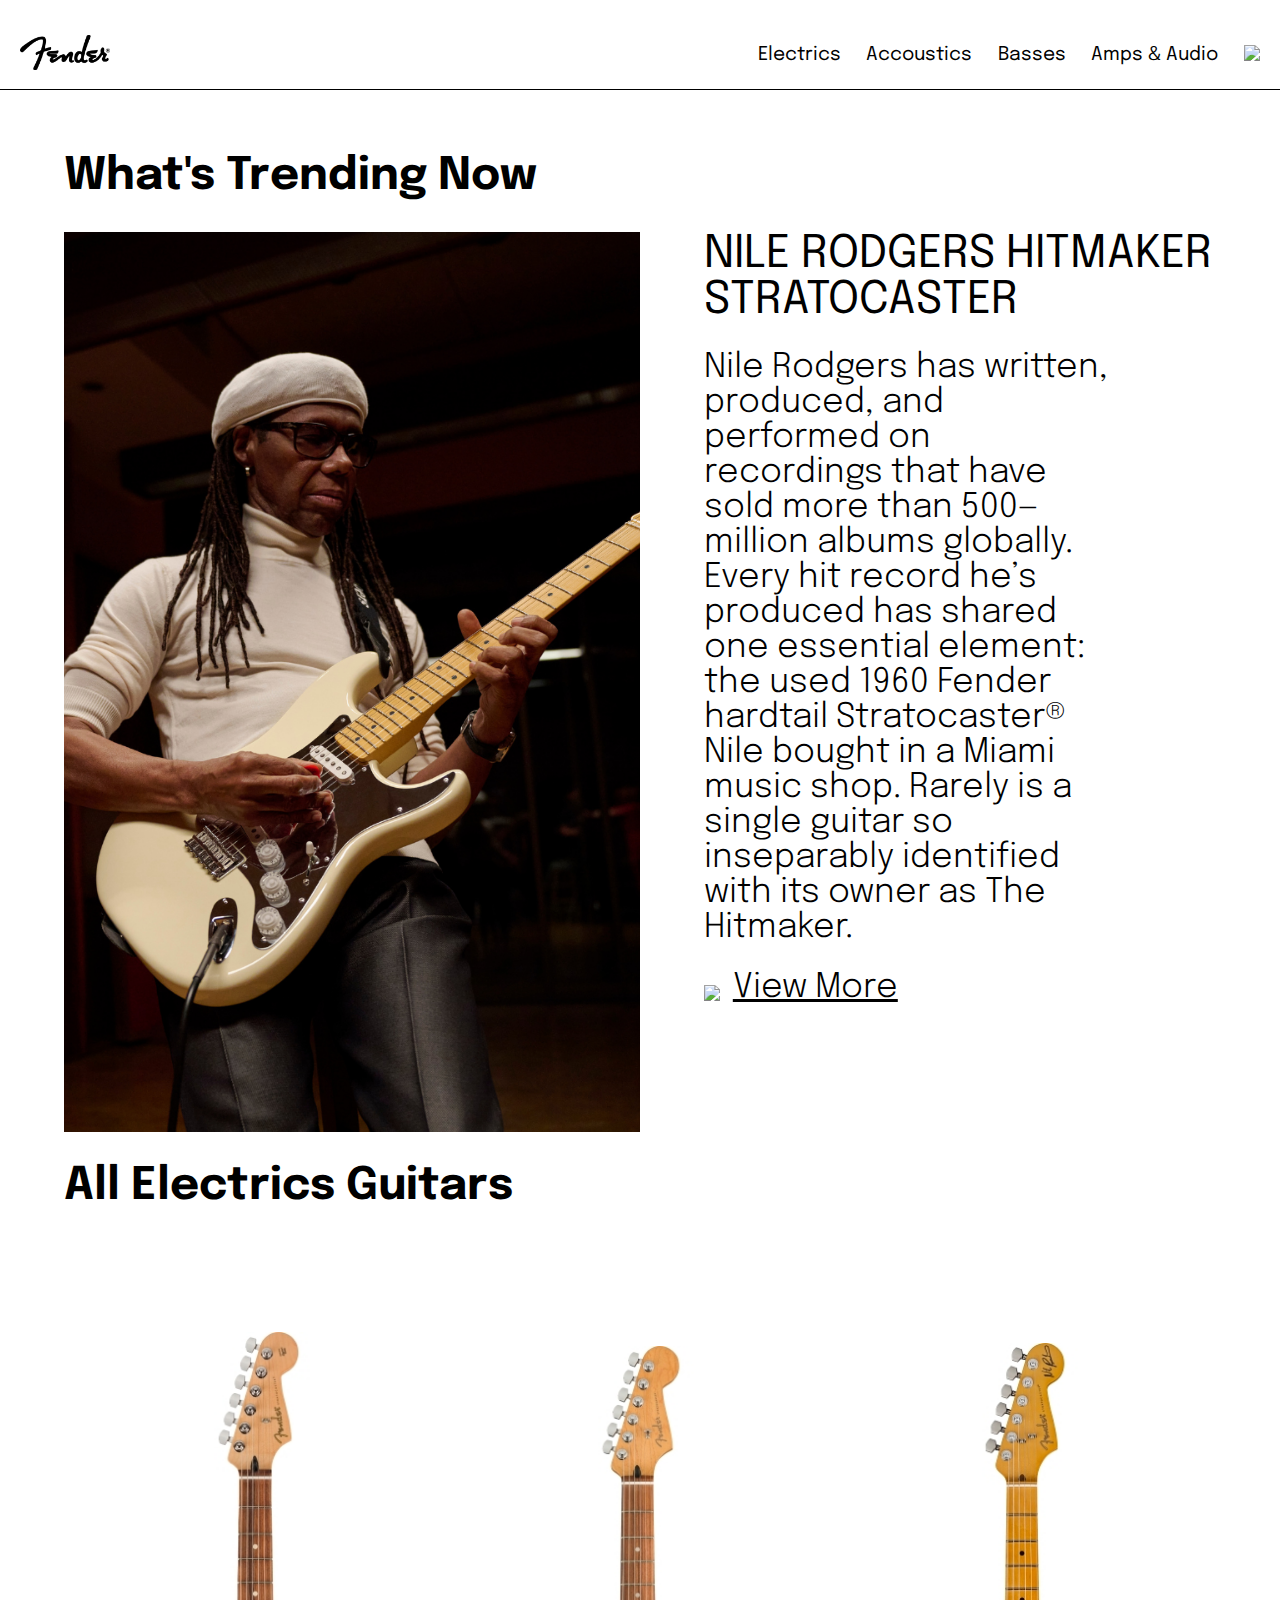
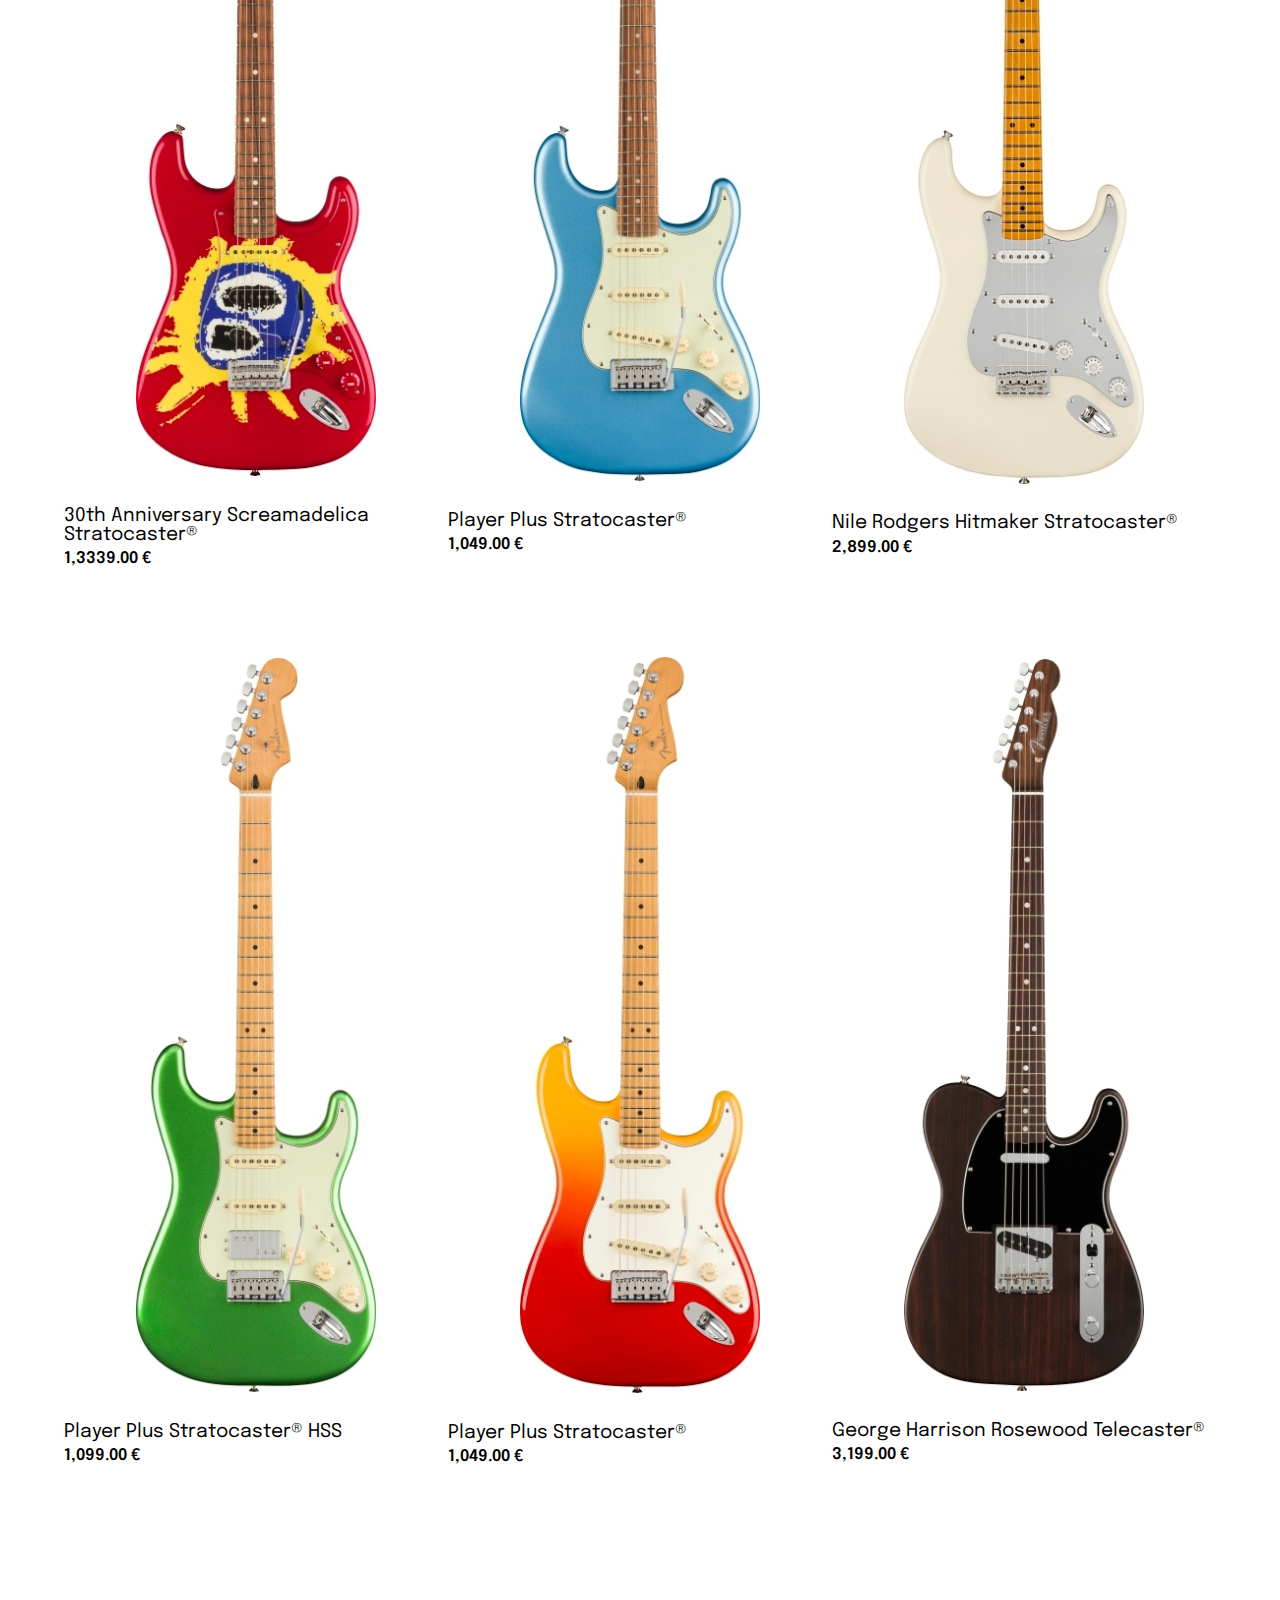
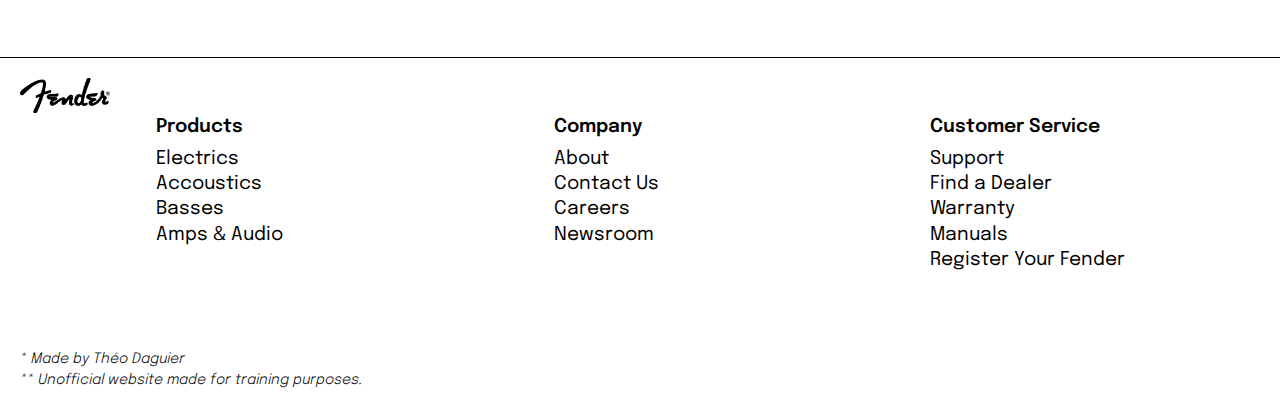
==== pages/accoustics.html @ 8511f460 "Update" ====
<!DOCTYPE html>
<html lang="en">
<head>
    <meta charset="UTF-8">
    <meta http-equiv="X-UA-Compatible" content="IE=edge">
    <meta name="viewport" content="width=device-width, initial-scale=1.0">
    <title>Electrics</title>
    <link rel="stylesheet" href="../styles/main.css">
    <link rel="stylesheet" href="../styles/shop.css">
</head>
<body>
    
    <div class="container">
        
        <!-- Cart Menu -->
        <div class="cart-menu noactive">
            <img class="cart-close" src="https://img.icons8.com/ios/30/000000/delete-sign--v1.png"/>
        </div>

        <header>
            <div class="logo--container">
                <a href="../index.html">
                    <img src="../assets/img/logo/Fender_logo.png" alt="logo">
                </a>
            </div>
            <div class="nav">
                <nav>
                    <ul class="nav-items-container">
                        <li><a class="menu-items" href="">Electrics</a></li>
                        <li><a class="menu-items" href="">Accoustics<a></li>
                        <li><a class="menu-items" href="">Basses</a></li>
                        <li><a class="menu-items" href="">Amps & Audio</a></li>
                    </ul>
                    <div class="shopping-cart">
                        <img src="https://img.icons8.com/ios/50/000000/shopping-bag--v1.png"/>
                    </div>
                    <div class="toggle--menu">
                        <div class="toggle noactive">
                            <img class="openBtn" src="https://img.icons8.com/ios-glyphs/30/000000/menu--v1.png"/>
                            <img class="closeBtn" src="https://img.icons8.com/ios/30/000000/delete-sign--v1.png"/>
                        </div>
                    </div>
                </nav>
            </div>
        </header>
        
        <main id="swup" class="transition-fade">
            <!-- Menu mobile -->
            <div class="menu--mobile--container">
                <ul class="menu--mobile">
                    <li><a class="menu-items" href="">Electrics</a></li>
                    <li><a class="menu-items" href="">Accoustics</a></li>
                    <li><a class="menu-items" href="">Basses</a></li>
                    <li><a class="menu-items" href="">Amps & Audio</a></li>
                </ul>
            </div>

            <div class="shop--container">
                <section class="news">
                    <div class="ttle-s"><p>What's Trending Now</p></div>
                    <div class="product--info">
                        <div class="product-img"></div>
                        <div class="info-txt">
                            <div class="info-ttle">
                                NILE RODGERS HITMAKER STRATOCASTER
                            </div>
                            <p> Nile Rodgers has written, produced, and performed on recordings that have sold more than 500—million albums globally.
                                Every hit record he’s produced has shared one essential element: the used 1960 Fender hardtail 
                                Stratocaster® Nile bought in a Miami music shop. 
                                Rarely is a single guitar so inseparably identified with its owner as The Hitmaker.</p>
                            <div class="btn-vm">
                                <a href=""><img src="https://img.icons8.com/external-royyan-wijaya-detailed-outline-royyan-wijaya/48/000000/external-arrow-arrow-line-royyan-wijaya-detailed-outline-royyan-wijaya-12.png"/></a>
                                <p>View More</p>
                            </div>
                        </div>
                    </div>
                </section>
                <section class="shop">
                    <div class="ttle-s"><p>All Electrics Guitars</p></div>
                    <div class="shop--page">

                        <div class="product-container">
                            <a href="#">
                                <div class="img-container">
                                    <img src="../assets/img/shop/electrics/fen_ins_3.jpeg" alt="">
                                </div>
                                <div class="product-info">
                                    <p class="ttle-product">30th Anniversary Screamadelica Stratocaster®</p>
                                    <p class="price">1,3339.00 €</p>
                                </div>
                            </a>
                        </div>
                        <div class="product-container">
                            <a href="#">
                                <div class="img-container">
                                    <img src="../assets/img/shop/electrics/fen_ins_2.jpeg" alt="">
                                </div>
                                <div class="product-info">
                                    <p class="ttle-product">Player Plus Stratocaster®</p>
                                    <p class="price">1,049.00 €</p>
                                </div>
                            </a>
                        </div>
                        <div class="product-container">
                            <a href="#">
                                <div class="img-container">
                                    <img src="../assets/img/shop/electrics/fen_ins_1.jpeg" alt="">
                                </div>
                                <div class="product-info">
                                    <p class="ttle-product">Nile Rodgers Hitmaker Stratocaster®</p>
                                    <p class="price">2,899.00 €</p>
                                </div>
                            </a>
                        </div>
                        <div class="product-container">
                            <a href="#">
                                <div class="img-container">
                                    <img src="../assets/img/shop/electrics/fen_ins_4.jpeg" alt="">
                                </div>
                                <div class="product-info">
                                    <p class="ttle-product">Player Plus Stratocaster® HSS</p>
                                    <p class="price">1,099.00 €</p>
                                </div>
                            </a>
                        </div>
                        <div class="product-container">
                            <a href="#">
                                <div class="img-container">
                                    <img src="../assets/img/shop/electrics/fen_ins_5.jpeg" alt="">
                                </div>
                                <div class="product-info">
                                    <p class="ttle-product">Player Plus Stratocaster®</p>
                                    <p class="price">1,049.00 €</p>
                                </div>
                            </a>
                        </div>
                        <div class="product-container">
                            <a href="#">
                                <div class="img-container">
                                    <img src="../assets/img/shop/electrics/fen_ins_6.jpeg" alt="">
                                </div>
                                <div class="product-info">
                                    <p class="ttle-product">George Harrison Rosewood Telecaster®</p>
                                    <p class="price">3,199.00 €</p>
                                </div>
                            </a>
                        </div>
                                 
                    </div>
                </section>
            </div>
        </main>

        <footer>
            <div class="logo--container">
                <a href="../index.html">
                    <img src="../assets/img/logo/Fender_logo.png" alt="logo">
                </a>
            </div>
            <nav>
                <div class="footer-nav">
                    <ul class="col-1">
                        <p>Products</p>
                        <li><a href="electrics.html"></a>Electrics</li>
                        <li><a href="electrics.html"></a>Accoustics</li>
                        <li><a href="electrics.html"></a>Basses</li>
                        <li><a href="electrics.html"></a>Amps & Audio</li>
                    </ul>
                    <ul class="col-2">
                        <p>Company</p>
                        <li><a href="#"></a>About</li>
                        <li><a href="#"></a>Contact Us</li>
                        <li><a href="#"></a>Careers</li>
                        <li><a href="#"></a>Newsroom</li>
                    </ul>
                    <ul class="col-3">
                        <p>Customer Service</p>
                        <li><a href="#"></a>Support</li>
                        <li><a href="#"></a>Find a Dealer</li>
                        <li><a href="#"></a>Warranty</li>
                        <li><a href="#"></a>Manuals</li>
                        <li><a href="#"></a>Register Your Fender</li>
                    </ul>
                </div>
            </nav>
            <div class="signature">
                <p>* Made by Théo Daguier</p>
                <p>** Unofficial website made for training purposes.</p>
            </div>
        </footer>
        
    </div>


    <script src="../app.js"></script>
    <script src="../javascript/shopping-cart.js"></script>
    <script src="../javascript/shop.js"></script>

    <!-- Swup Install -->
    <script src="https://unpkg.com/swup@latest/dist/swup.min.js"></script>  
    <script>
        const swup = new Swup();
    </script>
</body>
</html>
---- styles/main.css ----
@import url("https://fonts.googleapis.com/css2?family=Epilogue:ital,wght@0,100;0,200;0,300;0,400;0,500;0,600;0,700;0,800;0,900;1,100;1,200;1,300;1,400;1,500;1,600;1,700;1,800;1,900&display=swap");
* {
  padding: 0;
  margin: 0;
  box-sizing: border-box;
  font-family: "Epilogue", sans-serif;
}

a, a:hover, a:focus, a:active {
  text-decoration: none;
  color: inherit;
}

li {
  list-style: none;
}

.transition-fade {
  transition: 0.4s;
  opacity: 1;
}

html.is-animating .transition-fade {
  opacity: 0;
}

header {
  width: 100%;
  height: 10vh;
  display: flex;
  flex-direction: row;
  justify-content: space-between;
  align-items: center;
  margin: 0;
  padding: 20px 20px 0 20px;
  font-size: clamp(1rem, 0.34vw + 0.91rem, 1.19rem);
  position: -webkit-sticky;
  position: sticky;
  top: 0;
  left: 0;
  z-index: 999;
  background-color: white;
  border-bottom: solid 1px black;
}

nav {
  display: flex;
}

.logo--container img {
  width: 90px;
}

.nav-items-container {
  display: flex;
  flex-direction: row;
  align-items: center;
}
.nav-items-container li {
  padding-left: 2vw;
}

a {
  opacity: 1;
}

.menu-items {
  text-align: left;
}

a:hover {
  text-decoration: underline;
  color: black;
}

@media screen and (max-width: 950px) {
  .nav-items-container {
    display: none;
  }
}
.toggle--menu {
  display: none;
}

.closeBtn {
  display: none;
}

.menu--mobile--container {
  display: none;
}

.menu--mobile {
  display: flex;
  flex-direction: column;
  flex-wrap: wrap;
  justify-content: center;
  margin-left: 50px;
  z-index: 998;
  width: 100%;
  height: 100vh;
  position: relative;
  top: 0;
  left: 0;
  color: black;
  font-size: clamp(3.05rem, 3.54vw + 2.17rem, 5rem);
}
.menu--mobile li {
  padding-bottom: 50px;
}

@media screen and (max-width: 950px) {
  .toggle--menu {
    display: flex;
    z-index: 999;
  }
}
.banner--container {
  position: relative;
  top: 0;
  left: 0;
  z-index: 1;
  height: 100vh;
}

.banner {
  position: relative;
  height: 100%;
  background-image: url(/assets/img/home/bg-img.jpeg);
  background-position: center;
  background-size: cover;
}

.banner--txt {
  position: absolute;
  top: 40%;
  left: 0;
  z-index: 10;
  color: white;
  margin-left: 2rem;
  font-size: clamp(3.05rem, 3.54vw + 2.17rem, 5rem);
  font-family: "Epilogue", sans-serif;
  font-weight: 600;
}

footer {
  margin-top: 15vw;
  padding: 20px;
  border-top: solid black 1px;
  font-size: clamp(1rem, 0.34vw + 0.91rem, 1.19rem);
}
footer nav {
  width: 100%;
  margin-bottom: 6vw;
}
footer nav .footer-nav {
  width: 100%;
  display: flex;
  justify-content: space-around;
}
footer nav .footer-nav ul p {
  font-weight: 600;
  margin-bottom: 1vw;
  border-top: solid 1 px black;
}
footer nav .footer-nav ul li {
  padding-bottom: 0.5vw;
  cursor: pointer;
}

.signature {
  margin-top: 1vw;
  font-size: clamp(0.8rem, 0.17vw + 0.76rem, 0.89rem);
  font-style: italic;
  font-weight: 300;
}
.signature p {
  padding-bottom: 0.5vw;
}

@media screen and (max-width: 950px) {
  footer .logo--container {
    margin-bottom: 6vw;
  }
}
.cart-menu {
  display: none;
  justify-content: flex-end;
  width: 30%;
  height: 100%;
  background-color: white;
  position: fixed;
  z-index: 1000;
  top: 0;
  right: 0;
}
.cart-menu img {
  width: 30px;
  height: 30px;
  margin-top: 20px;
  margin-right: 20px;
  cursor: pointer;
  transform: translateX(-50%);
}

.shopping-cart img {
  width: 30px;
  margin-left: 2vw;
  cursor: pointer;
}

@media screen and (max-width: 950px) {
  .shopping-cart img {
    margin-right: 5vw;
  }
}/*# sourceMappingURL=main.css.map */
---- styles/shop.css ----
@import url("https://fonts.googleapis.com/css2?family=Epilogue:ital,wght@0,100;0,200;0,300;0,400;0,500;0,600;0,700;0,800;0,900;1,100;1,200;1,300;1,400;1,500;1,600;1,700;1,800;1,900&display=swap");
* {
  padding: 0;
  margin: 0;
  box-sizing: border-box;
  font-family: "Epilogue", sans-serif;
}

a, a:hover, a:focus, a:active {
  text-decoration: none;
  color: inherit;
}

li {
  list-style: none;
}

.transition-fade {
  transition: 0.4s;
  opacity: 1;
}

html.is-animating .transition-fade {
  opacity: 0;
}

header {
  width: 100%;
  height: 10vh;
  display: flex;
  flex-direction: row;
  justify-content: space-between;
  align-items: center;
  margin: 0;
  padding: 20px 20px 0 20px;
  font-size: clamp(1rem, 0.34vw + 0.91rem, 1.19rem);
  position: -webkit-sticky;
  position: sticky;
  top: 0;
  left: 0;
  z-index: 999;
  background-color: white;
  border-bottom: solid 1px black;
}

nav {
  display: flex;
}

.logo--container img {
  width: 90px;
}

.nav-items-container {
  display: flex;
  flex-direction: row;
  align-items: center;
}
.nav-items-container li {
  padding-left: 2vw;
}

a {
  opacity: 1;
}

.menu-items {
  text-align: left;
}

a:hover {
  text-decoration: underline;
  color: black;
}

@media screen and (max-width: 950px) {
  .nav-items-container {
    display: none;
  }
}
.toggle--menu {
  display: none;
}

.closeBtn {
  display: none;
}

.menu--mobile--container {
  display: none;
}

.menu--mobile {
  display: flex;
  flex-direction: column;
  flex-wrap: wrap;
  justify-content: center;
  margin-left: 50px;
  z-index: 998;
  width: 100%;
  height: 100vh;
  position: relative;
  top: 0;
  left: 0;
  color: black;
  font-size: clamp(3.05rem, 3.54vw + 2.17rem, 5rem);
}
.menu--mobile li {
  padding-bottom: 50px;
}

@media screen and (max-width: 950px) {
  .toggle--menu {
    display: flex;
    z-index: 999;
  }
}
.banner--container {
  position: relative;
  top: 0;
  left: 0;
  z-index: 1;
  height: 100vh;
}

.banner {
  position: relative;
  height: 100%;
  background-image: url(/assets/img/home/bg-img.jpeg);
  background-position: center;
  background-size: cover;
}

.banner--txt {
  position: absolute;
  top: 40%;
  left: 0;
  z-index: 10;
  color: white;
  margin-left: 2rem;
  font-size: clamp(3.05rem, 3.54vw + 2.17rem, 5rem);
  font-family: "Epilogue", sans-serif;
  font-weight: 600;
}

footer {
  margin-top: 15vw;
  padding: 20px;
  border-top: solid black 1px;
  font-size: clamp(1rem, 0.34vw + 0.91rem, 1.19rem);
}
footer nav {
  width: 100%;
  margin-bottom: 6vw;
}
footer nav .footer-nav {
  width: 100%;
  display: flex;
  justify-content: space-around;
}
footer nav .footer-nav ul p {
  font-weight: 600;
  margin-bottom: 1vw;
  border-top: solid 1 px black;
}
footer nav .footer-nav ul li {
  padding-bottom: 0.5vw;
  cursor: pointer;
}

.signature {
  margin-top: 1vw;
  font-size: clamp(0.8rem, 0.17vw + 0.76rem, 0.89rem);
  font-style: italic;
  font-weight: 300;
}
.signature p {
  padding-bottom: 0.5vw;
}

@media screen and (max-width: 950px) {
  footer .logo--container {
    margin-bottom: 6vw;
  }
}
.cart-menu {
  display: none;
  justify-content: flex-end;
  width: 30%;
  height: 100%;
  background-color: white;
  position: fixed;
  z-index: 1000;
  top: 0;
  right: 0;
}
.cart-menu img {
  width: 30px;
  height: 30px;
  margin-top: 20px;
  margin-right: 20px;
  cursor: pointer;
  transform: translateX(-50%);
}

.shopping-cart img {
  width: 30px;
  margin-left: 2vw;
  cursor: pointer;
}

@media screen and (max-width: 950px) {
  .shopping-cart img {
    margin-right: 5vw;
  }
}
.shop--container {
  margin: 5vw;
}

.ttle-s {
  font-size: clamp(1.95rem, 1.56vw + 1.56rem, 2.81rem);
  font-weight: 700;
}

.product--info {
  display: flex;
  flex-direction: row;
  margin-top: 2.5vw;
  height: 100vh;
}

.product-img {
  width: 50%;
  height: auto;
  background-image: url(../assets/img/shop/electrics/nile_rodergs_strat.png);
  background-size: cover;
  background-repeat: no-repeat;
  background-position: center;
}

.info-txt {
  padding-left: 5vw;
  width: 50%;
  text-align: left;
}
.info-txt .info-ttle {
  font-size: clamp(1.95rem, 1.56vw + 1.56rem, 2.81rem);
}
.info-txt p {
  font-size: clamp(1.56rem, 1vw + 1.31rem, 2.11rem);
  margin-top: 2vw;
  width: 80%;
  font-weight: 300;
}

.btn-vm {
  display: flex;
  flex-direction: row;
  align-items: baseline;
  cursor: pointer;
}
.btn-vm a {
  padding-right: 1vw;
  transform: translateY(20%);
}
.btn-vm p {
  text-decoration: underline;
}

@media screen and (max-width: 1000px) {
  .info-txt p {
    width: 100%;
  }
}
.shop .ttle-s {
  margin-top: 2.5vw;
  margin-bottom: 2.5vw;
}

.shop--page {
  display: flex;
  flex-direction: row;
  align-items: center;
  flex-wrap: wrap;
}

.product-container {
  width: 33.33%;
  margin-top: 7vw;
}
.product-container a {
  display: flex;
  flex-direction: column;
  align-items: center;
}
.product-container .img-container img {
  width: 240px;
  height: auto;
}
.product-container .product-info {
  margin-top: 2vw;
  width: 100%;
}
.product-container .product-info .ttle-product {
  font-size: clamp(1rem, 0.34vw + 0.91rem, 1.19rem);
}
.product-container .product-info .price {
  margin-top: 0.5vw;
  font-weight: 600;
}

@media screen and (max-width: 950px) {
  .product-container {
    width: 50%;
    flex-direction: column;
    align-items: center;
    text-align: center;
  }
  .product-container .img-container img {
    width: 160px;
  }
  .product--info {
    display: flex;
    align-items: center;
  }
}
@media screen and (max-width: 950px) {
  .product-container {
    width: 100%;
  }
}
@media screen and (max-width: 950px) {
  .product--info {
    flex-direction: column;
    margin-bottom: 5vw;
  }
  .info-txt {
    width: 100%;
    padding-left: 0;
    margin-top: 5vw;
  }
  .product-img {
    width: 100%;
    height: 100vh;
    background-size: cover;
  }
}/*# sourceMappingURL=shop.css.map */
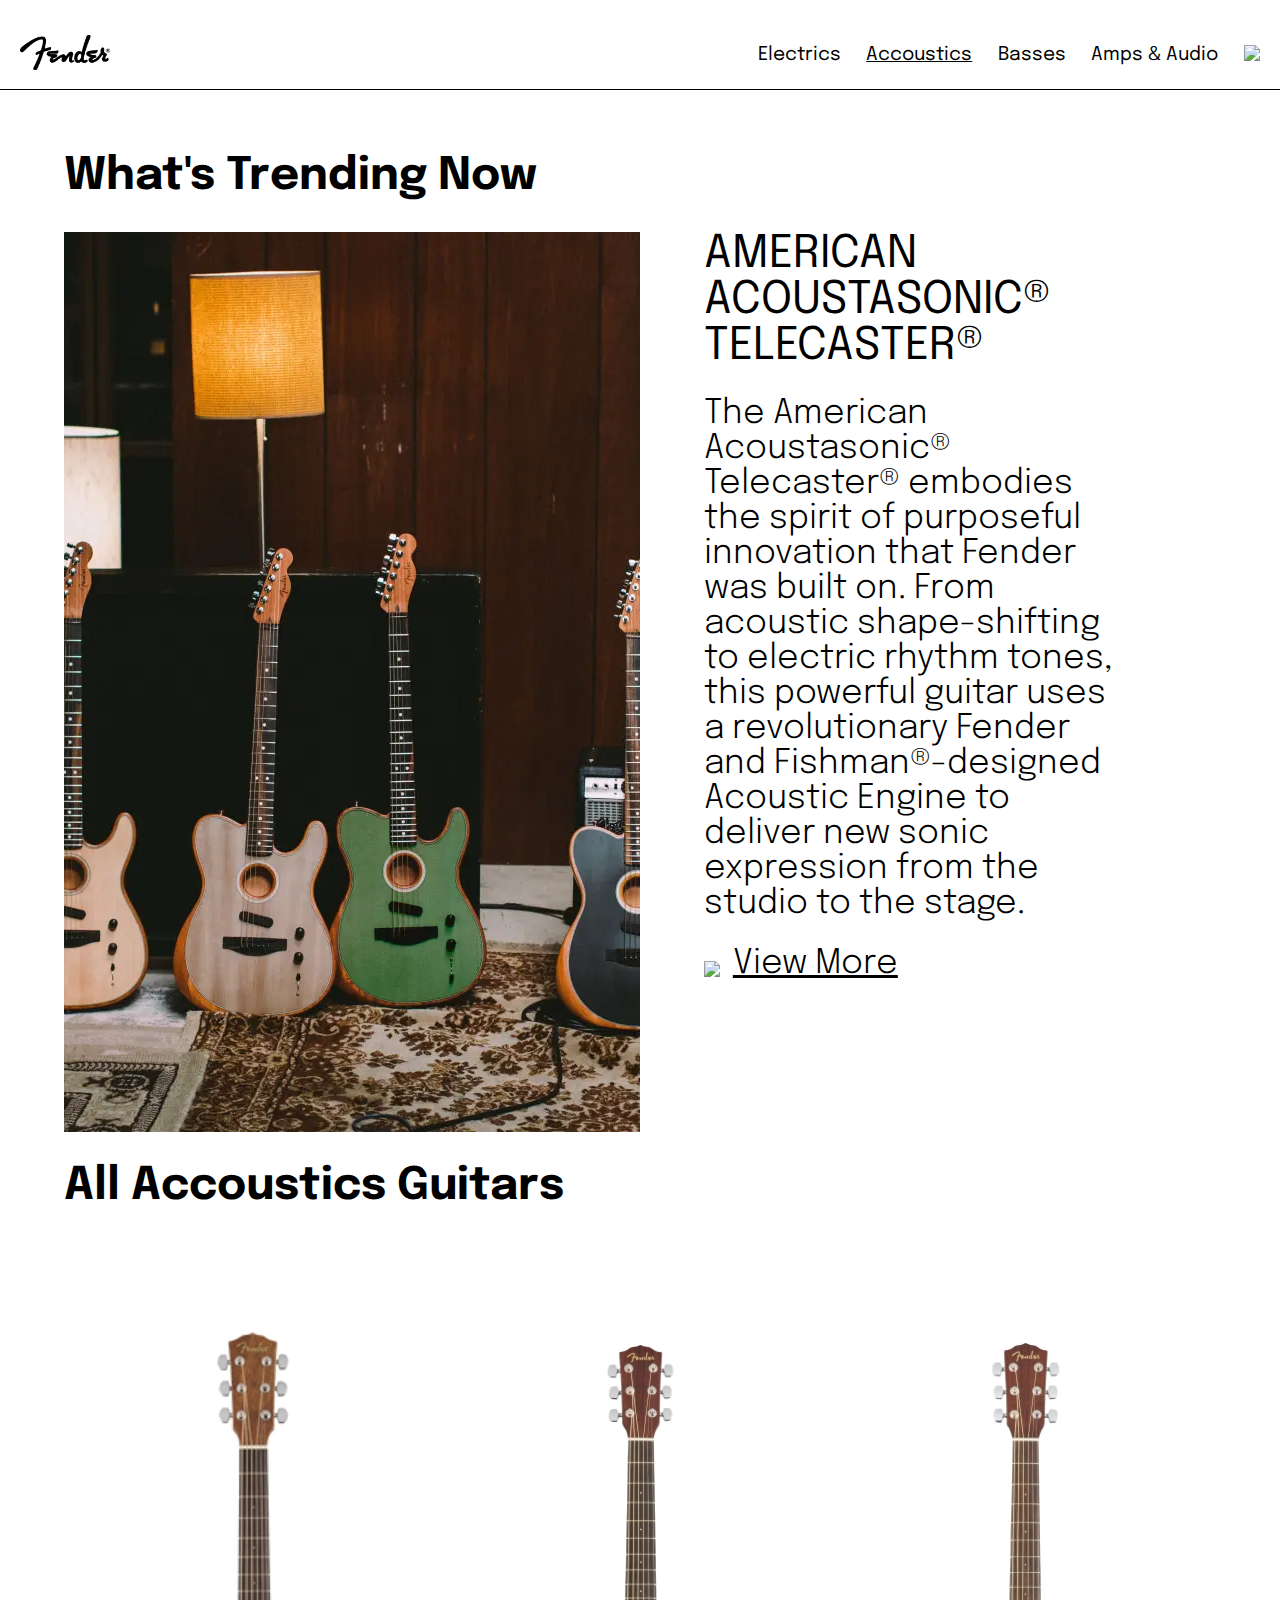
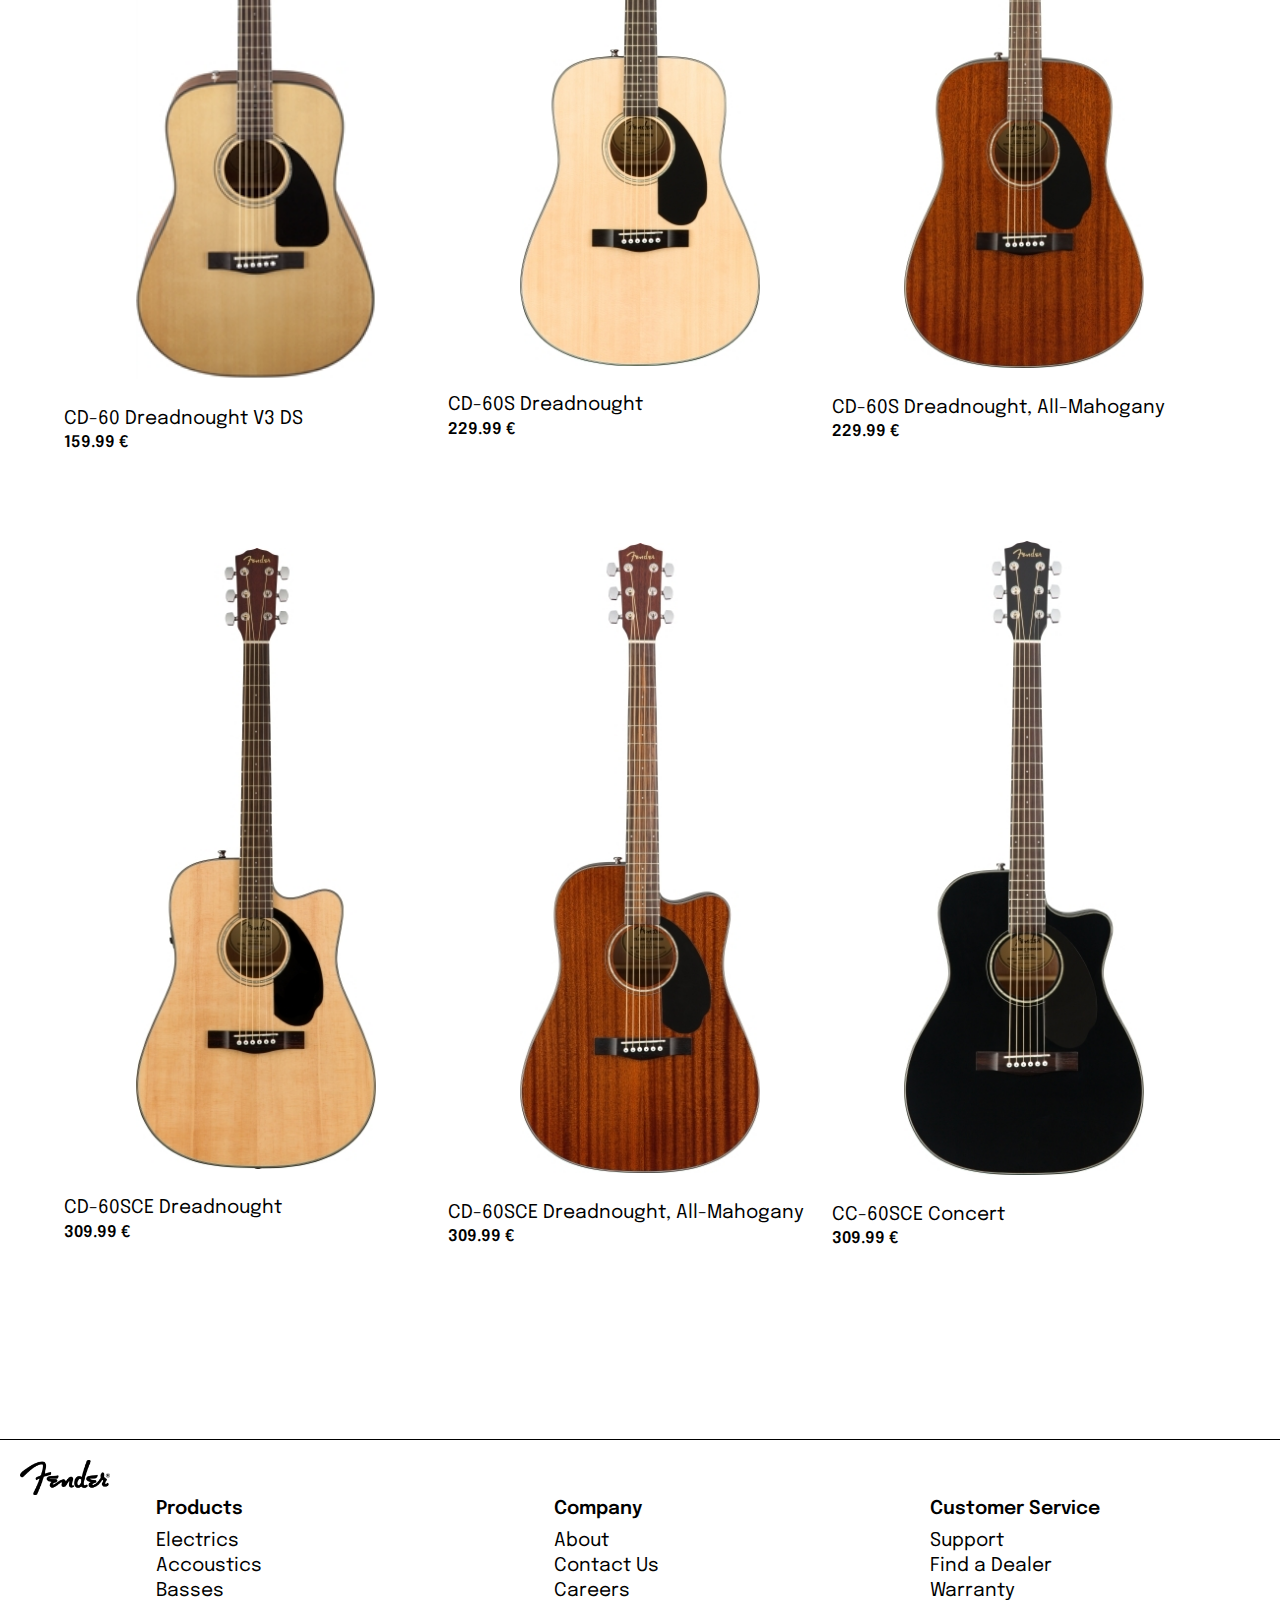
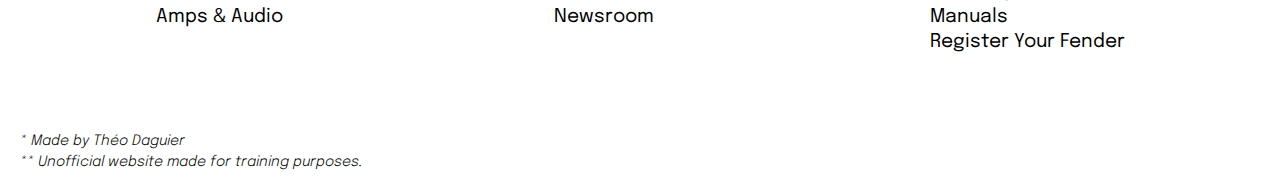
==== commit cdcfa94f: "Update" ====
--- a/pages/accoustics.html
+++ b/pages/accoustics.html
@@ -4,7 +4,7 @@
     <meta charset="UTF-8">
     <meta http-equiv="X-UA-Compatible" content="IE=edge">
     <meta name="viewport" content="width=device-width, initial-scale=1.0">
-    <title>Electrics</title>
+    <title>Accoustics</title>
     <link rel="stylesheet" href="../styles/main.css">
     <link rel="stylesheet" href="../styles/shop.css">
 </head>
@@ -26,8 +26,8 @@
             <div class="nav">
                 <nav>
                     <ul class="nav-items-container">
-                        <li><a class="menu-items" href="">Electrics</a></li>
-                        <li><a class="menu-items" href="">Accoustics<a></li>
+                        <li><a class="menu-items" href="electrics.html">Electrics</a></li>
+                        <li><a class="menu-items" href="accoustics.html" style="text-decoration: underline;">Accoustics<a></li>
                         <li><a class="menu-items" href="">Basses</a></li>
                         <li><a class="menu-items" href="">Amps & Audio</a></li>
                     </ul>
@@ -48,8 +48,8 @@
             <!-- Menu mobile -->
             <div class="menu--mobile--container">
                 <ul class="menu--mobile">
-                    <li><a class="menu-items" href="">Electrics</a></li>
-                    <li><a class="menu-items" href="">Accoustics</a></li>
+                    <li><a class="menu-items" href="electrics.html" style="text-decoration: underline;">Electrics</a></li>
+                    <li><a class="menu-items active" href="accoustics.html">Accoustics</a></li>
                     <li><a class="menu-items" href="">Basses</a></li>
                     <li><a class="menu-items" href="">Amps & Audio</a></li>
                 </ul>
@@ -59,15 +59,17 @@
                 <section class="news">
                     <div class="ttle-s"><p>What's Trending Now</p></div>
                     <div class="product--info">
-                        <div class="product-img"></div>
+                        <div class="product-img">
+                            <img src="../assets/img/shop/accoustics/accoustics-tlc.webp" alt="">
+                        </div>
                         <div class="info-txt">
                             <div class="info-ttle">
-                                NILE RODGERS HITMAKER STRATOCASTER
+                                AMERICAN ACOUSTASONIC® TELECASTER®
                             </div>
-                            <p> Nile Rodgers has written, produced, and performed on recordings that have sold more than 500—million albums globally.
-                                Every hit record he’s produced has shared one essential element: the used 1960 Fender hardtail 
-                                Stratocaster® Nile bought in a Miami music shop. 
-                                Rarely is a single guitar so inseparably identified with its owner as The Hitmaker.</p>
+                            <p> The American Acoustasonic® Telecaster® embodies the spirit of purposeful innovation that 
+                                Fender was built on. From acoustic shape-shifting to electric rhythm tones, this powerful guitar uses a 
+                                revolutionary Fender and Fishman®-designed Acoustic Engine to 
+                                deliver new sonic expression from the studio to the stage.</p>
                             <div class="btn-vm">
                                 <a href=""><img src="https://img.icons8.com/external-royyan-wijaya-detailed-outline-royyan-wijaya/48/000000/external-arrow-arrow-line-royyan-wijaya-detailed-outline-royyan-wijaya-12.png"/></a>
                                 <p>View More</p>
@@ -76,72 +78,72 @@
                     </div>
                 </section>
                 <section class="shop">
-                    <div class="ttle-s"><p>All Electrics Guitars</p></div>
+                    <div class="ttle-s"><p>All Accoustics Guitars</p></div>
                     <div class="shop--page">
 
                         <div class="product-container">
                             <a href="#">
                                 <div class="img-container">
-                                    <img src="../assets/img/shop/electrics/fen_ins_3.jpeg" alt="">
-                                </div>
-                                <div class="product-info">
-                                    <p class="ttle-product">30th Anniversary Screamadelica Stratocaster®</p>
-                                    <p class="price">1,3339.00 €</p>
-                                </div>
-                            </a>
-                        </div>
-                        <div class="product-container">
-                            <a href="#">
-                                <div class="img-container">
-                                    <img src="../assets/img/shop/electrics/fen_ins_2.jpeg" alt="">
-                                </div>
-                                <div class="product-info">
-                                    <p class="ttle-product">Player Plus Stratocaster®</p>
-                                    <p class="price">1,049.00 €</p>
-                                </div>
-                            </a>
-                        </div>
-                        <div class="product-container">
-                            <a href="#">
-                                <div class="img-container">
-                                    <img src="../assets/img/shop/electrics/fen_ins_1.jpeg" alt="">
-                                </div>
-                                <div class="product-info">
-                                    <p class="ttle-product">Nile Rodgers Hitmaker Stratocaster®</p>
-                                    <p class="price">2,899.00 €</p>
-                                </div>
-                            </a>
-                        </div>
-                        <div class="product-container">
-                            <a href="#">
-                                <div class="img-container">
-                                    <img src="../assets/img/shop/electrics/fen_ins_4.jpeg" alt="">
-                                </div>
-                                <div class="product-info">
-                                    <p class="ttle-product">Player Plus Stratocaster® HSS</p>
-                                    <p class="price">1,099.00 €</p>
-                                </div>
-                            </a>
-                        </div>
-                        <div class="product-container">
-                            <a href="#">
-                                <div class="img-container">
-                                    <img src="../assets/img/shop/electrics/fen_ins_5.jpeg" alt="">
-                                </div>
-                                <div class="product-info">
-                                    <p class="ttle-product">Player Plus Stratocaster®</p>
-                                    <p class="price">1,049.00 €</p>
-                                </div>
-                            </a>
-                        </div>
-                        <div class="product-container">
-                            <a href="#">
-                                <div class="img-container">
-                                    <img src="../assets/img/shop/electrics/fen_ins_6.jpeg" alt="">
-                                </div>
-                                <div class="product-info">
-                                    <p class="ttle-product">George Harrison Rosewood Telecaster®</p>
-                                    <p class="price">3,199.00 €</p>
+                                    <img src="../assets/img/shop/accoustics/acc_1.jpeg" alt="">
+                                </div>
+                                <div class="product-info">
+                                    <p class="ttle-product">CD-60 Dreadnought V3 DS</p>
+                                    <p class="price">159.99 €</p>
+                                </div>
+                            </a>
+                        </div>
+                        <div class="product-container">
+                            <a href="#">
+                                <div class="img-container">
+                                    <img src="../assets/img/shop/accoustics/acc_2.jpeg" alt="">
+                                </div>
+                                <div class="product-info">
+                                    <p class="ttle-product">CD-60S Dreadnought</p>
+                                    <p class="price">229.99 €</p>
+                                </div>
+                            </a>
+                        </div>
+                        <div class="product-container">
+                            <a href="#">
+                                <div class="img-container">
+                                    <img src="../assets/img/shop/accoustics/acc_3.jpeg" alt="">
+                                </div>
+                                <div class="product-info">
+                                    <p class="ttle-product">CD-60S Dreadnought, All-Mahogany</p>
+                                    <p class="price">229.99 €</p>
+                                </div>
+                            </a>
+                        </div>
+                        <div class="product-container">
+                            <a href="#">
+                                <div class="img-container">
+                                    <img src="../assets/img/shop/accoustics/acc_4.jpeg" alt="">
+                                </div>
+                                <div class="product-info">
+                                    <p class="ttle-product">CD-60SCE Dreadnought</p>
+                                    <p class="price">309.99 €</p>
+                                </div>
+                            </a>
+                        </div>
+                        <div class="product-container">
+                            <a href="#">
+                                <div class="img-container">
+                                    <img src="../assets/img/shop/accoustics/acc_5.jpeg" alt="">
+                                </div>
+                                <div class="product-info">
+                                    <p class="ttle-product">CD-60SCE Dreadnought, All-Mahogany</p>
+                                    <p class="price">309.99 €</p>
+                                </div>
+                            </a>
+                        </div>
+                        <div class="product-container">
+                            <a href="#">
+                                <div class="img-container">
+                                    <img src="../assets/img/shop/accoustics/acc_6.jpeg" alt="">
+                                </div>
+                                <div class="product-info">
+                                    <p class="ttle-product">CC-60SCE Concert</p>
+                                    <p class="price">309.99 €</p>
                                 </div>
                             </a>
                         </div>
--- a/styles/shop.css
+++ b/styles/shop.css
@@ -73,6 +73,10 @@
   color: black;
 }
 
+.menu-items .active {
+  text-decoration: underline;
+}
+
 @media screen and (max-width: 950px) {
   .nav-items-container {
     display: none;
@@ -233,10 +237,12 @@
 .product-img {
   width: 50%;
   height: auto;
-  background-image: url(../assets/img/shop/electrics/nile_rodergs_strat.png);
-  background-size: cover;
-  background-repeat: no-repeat;
-  background-position: center;
+}
+.product-img img {
+  width: 100%;
+  height: 100%;
+  -o-object-fit: cover;
+     object-fit: cover;
 }
 
 .info-txt {
@@ -334,6 +340,7 @@
   .product--info {
     flex-direction: column;
     margin-bottom: 5vw;
+    height: 100%;
   }
   .info-txt {
     width: 100%;
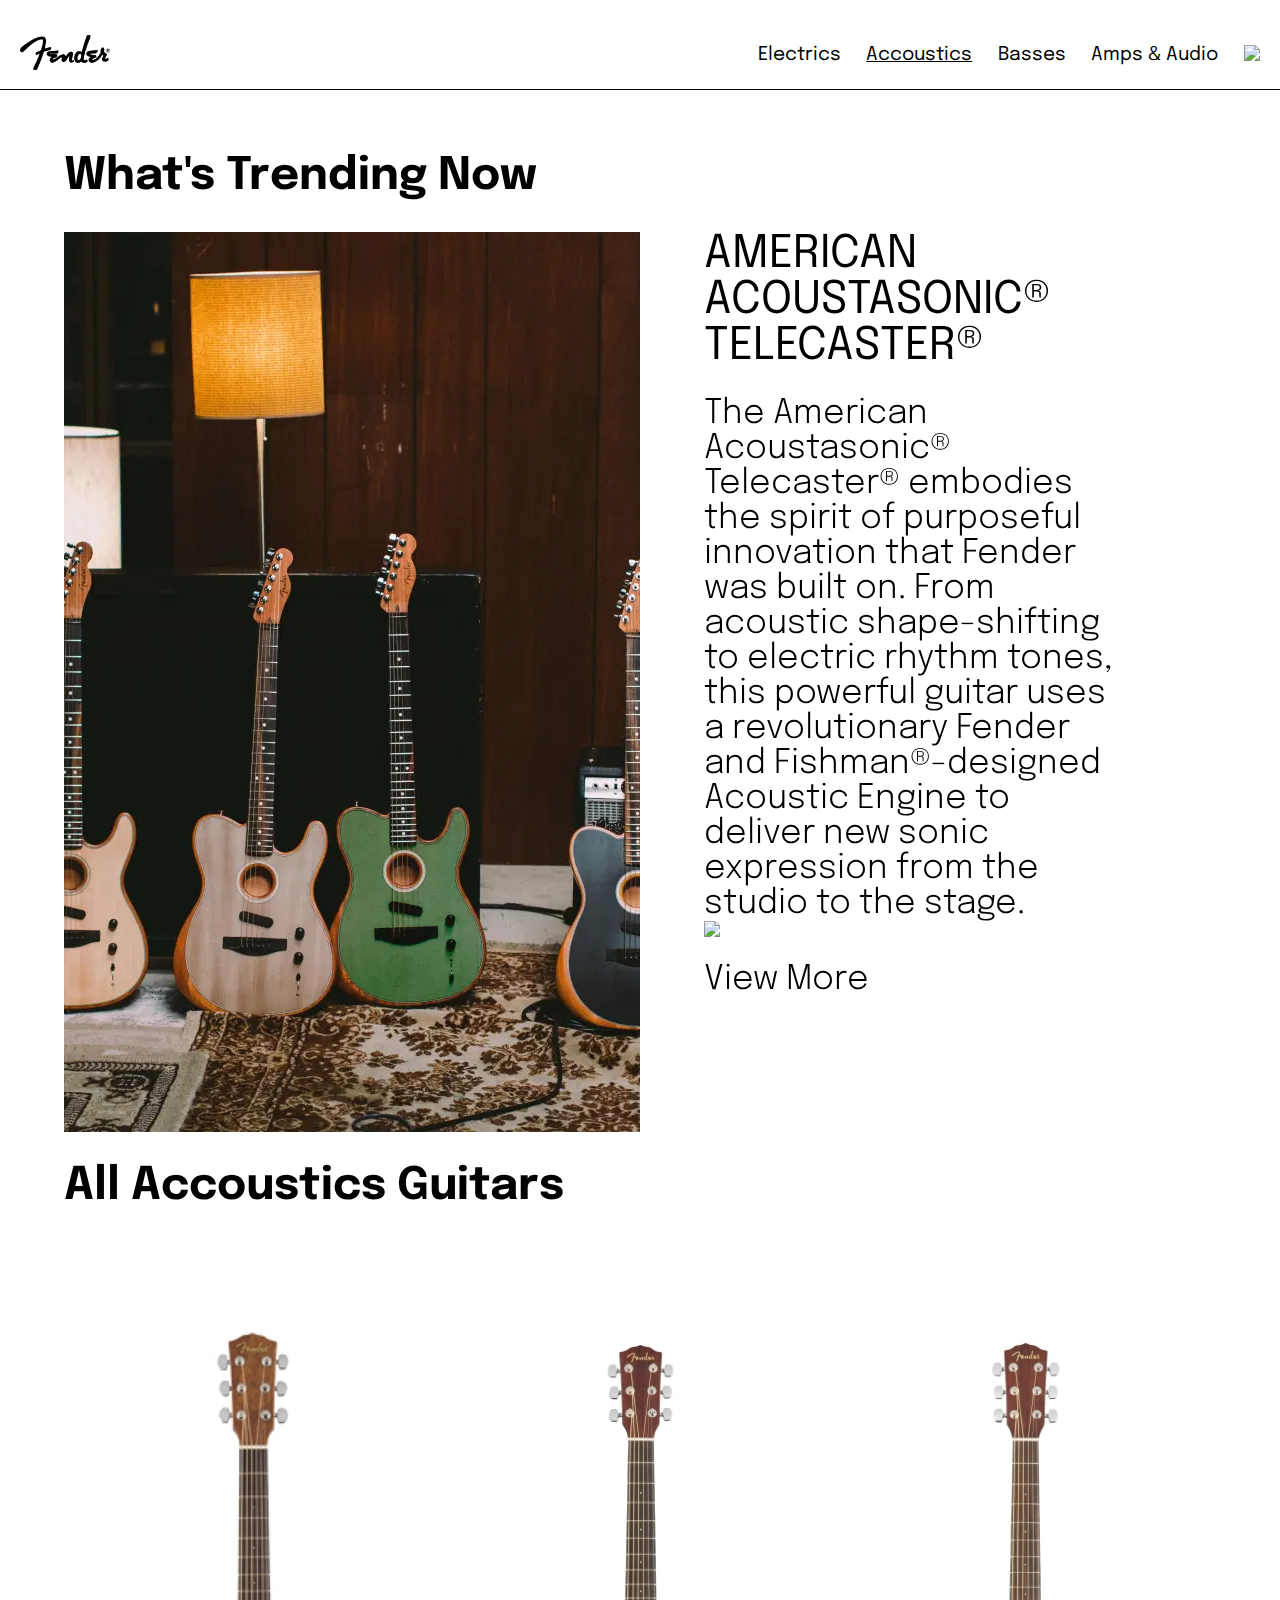
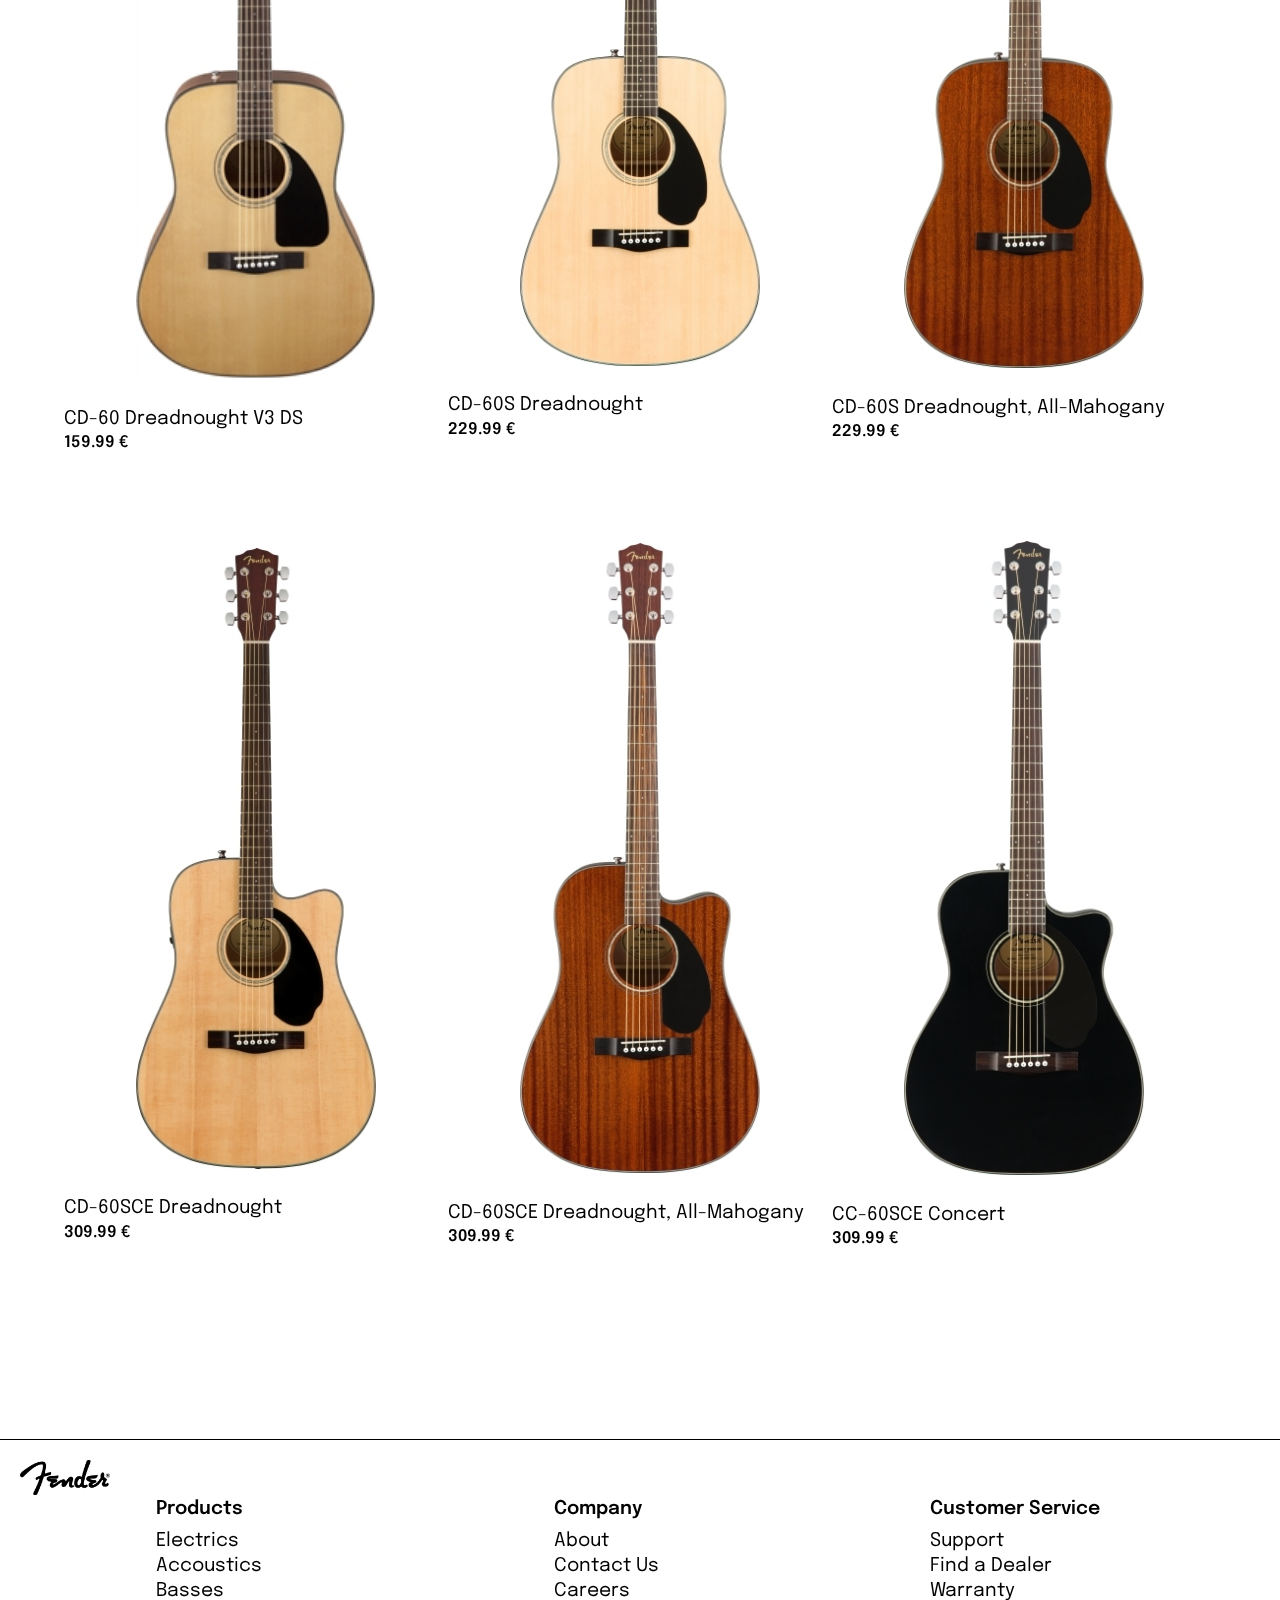
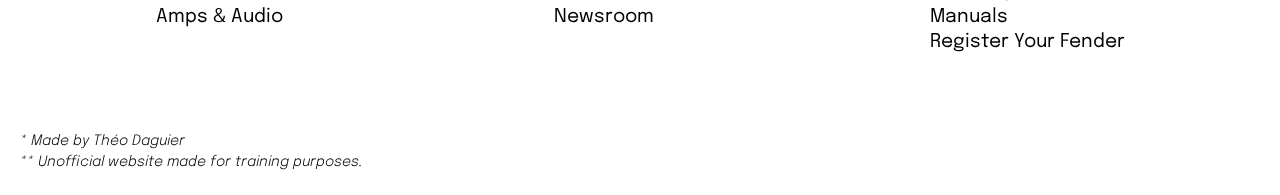
==== commit 249c5857: "Update" ====
--- a/pages/accoustics.html
+++ b/pages/accoustics.html
@@ -7,10 +7,11 @@
     <title>Accoustics</title>
     <link rel="stylesheet" href="../styles/main.css">
     <link rel="stylesheet" href="../styles/shop.css">
+    <link rel="stylesheet" href="../styles/locomotive-scroll.css">
 </head>
 <body>
     
-    <div class="container">
+    <div class="container" data-scroll-container>
         
         <!-- Cart Menu -->
         <div class="cart-menu noactive">
@@ -203,5 +204,18 @@
     <script>
         const swup = new Swup();
     </script>
+
+    <!-- Locomotive Scroll -->
+    <script src="../javascript/locomotive-scroll-min.js"></script>
+    <script>
+        (function () {
+            var scroll = new LocomotiveScroll({
+                el: document.querySelector('[data-scroll-container]'),
+                smooth: true,
+                multiplier: 1
+            });
+        })();
+    </script>
+
 </body>
 </html>--- a/styles/main.css
+++ b/styles/main.css
@@ -90,22 +90,27 @@
   display: none;
 }
 
-.menu--mobile {
+.menu--mobile--container {
+  width: 100%;
+  height: 100vh;
+}
+.menu--mobile--container .menu--mobile {
   display: flex;
   flex-direction: column;
   flex-wrap: wrap;
   justify-content: center;
-  margin-left: 50px;
   z-index: 998;
   width: 100%;
   height: 100vh;
-  position: relative;
+  margin-left: 0;
+  position: fixed;
   top: 0;
   left: 0;
   color: black;
   font-size: clamp(3.05rem, 3.54vw + 2.17rem, 5rem);
-}
-.menu--mobile li {
+  background-color: white;
+}
+.menu--mobile--container .menu--mobile li {
   padding-bottom: 50px;
 }
 
--- a/styles/shop.css
+++ b/styles/shop.css
@@ -73,10 +73,6 @@
   color: black;
 }
 
-.menu-items .active {
-  text-decoration: underline;
-}
-
 @media screen and (max-width: 950px) {
   .nav-items-container {
     display: none;
@@ -260,17 +256,17 @@
   font-weight: 300;
 }
 
-.btn-vm {
-  display: flex;
-  flex-direction: row;
-  align-items: baseline;
+.btn-vm a {
+  display: flex;
+  flex-direction: row;
+  align-items: flex-end;
   cursor: pointer;
 }
-.btn-vm a {
+.btn-vm a a {
   padding-right: 1vw;
   transform: translateY(20%);
 }
-.btn-vm p {
+.btn-vm a p {
   text-decoration: underline;
 }
 
--- a/styles/locomotive-scroll.css
+++ b/styles/locomotive-scroll.css
@@ -0,0 +1,66 @@
+/*! locomotive-scroll v4.1.3 | MIT License | https://github.com/locomotivemtl/locomotive-scroll */
+html.has-scroll-smooth {
+    overflow: hidden; }
+  
+  html.has-scroll-dragging {
+    -webkit-user-select: none;
+    -moz-user-select: none;
+    -ms-user-select: none;
+    user-select: none; }
+  
+  .has-scroll-smooth body {
+    overflow: hidden; }
+  
+  .has-scroll-smooth [data-scroll-container] {
+    min-height: 100vh; }
+  
+  [data-scroll-direction="horizontal"] [data-scroll-container] {
+    height: 100vh;
+    display: inline-block;
+    white-space: nowrap; }
+  
+  [data-scroll-direction="horizontal"] [data-scroll-section] {
+    display: inline-block;
+    vertical-align: top;
+    white-space: nowrap;
+    height: 100%; }
+  
+  .c-scrollbar {
+    position: absolute;
+    right: 0;
+    top: 0;
+    width: 11px;
+    height: 100%;
+    transform-origin: center right;
+    transition: transform 0.3s, opacity 0.3s;
+    opacity: 0; }
+    .c-scrollbar:hover {
+      transform: scaleX(1.45); }
+    .c-scrollbar:hover, .has-scroll-scrolling .c-scrollbar, .has-scroll-dragging .c-scrollbar {
+      opacity: 1; }
+    [data-scroll-direction="horizontal"] .c-scrollbar {
+      width: 100%;
+      height: 10px;
+      top: auto;
+      bottom: 0;
+      transform: scaleY(1); }
+      [data-scroll-direction="horizontal"] .c-scrollbar:hover {
+        transform: scaleY(1.3); }
+  
+  .c-scrollbar_thumb {
+    position: absolute;
+    top: 0;
+    right: 0;
+    background-color: black;
+    opacity: 0.5;
+    width: 7px;
+    border-radius: 10px;
+    margin: 2px;
+    cursor: -webkit-grab;
+    cursor: grab; }
+    .has-scroll-dragging .c-scrollbar_thumb {
+      cursor: -webkit-grabbing;
+      cursor: grabbing; }
+    [data-scroll-direction="horizontal"] .c-scrollbar_thumb {
+      right: auto;
+      bottom: 0; }